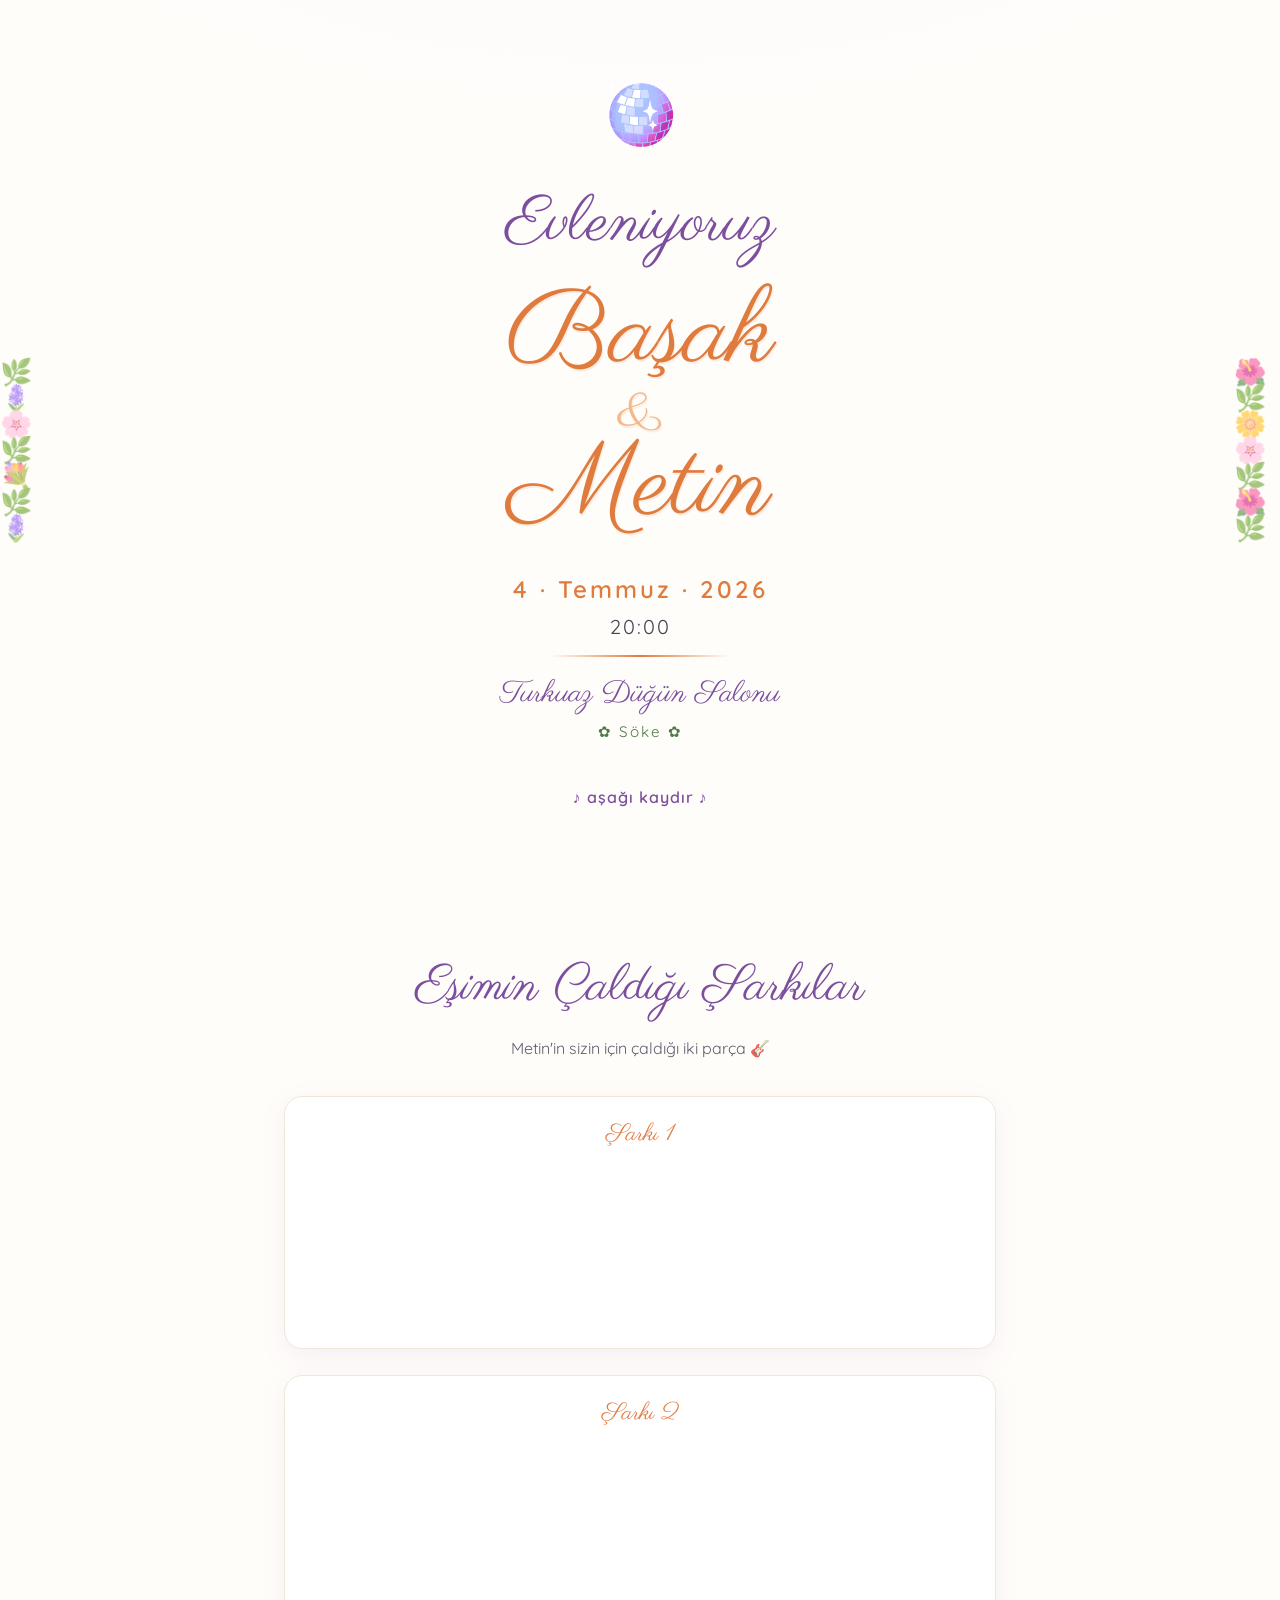
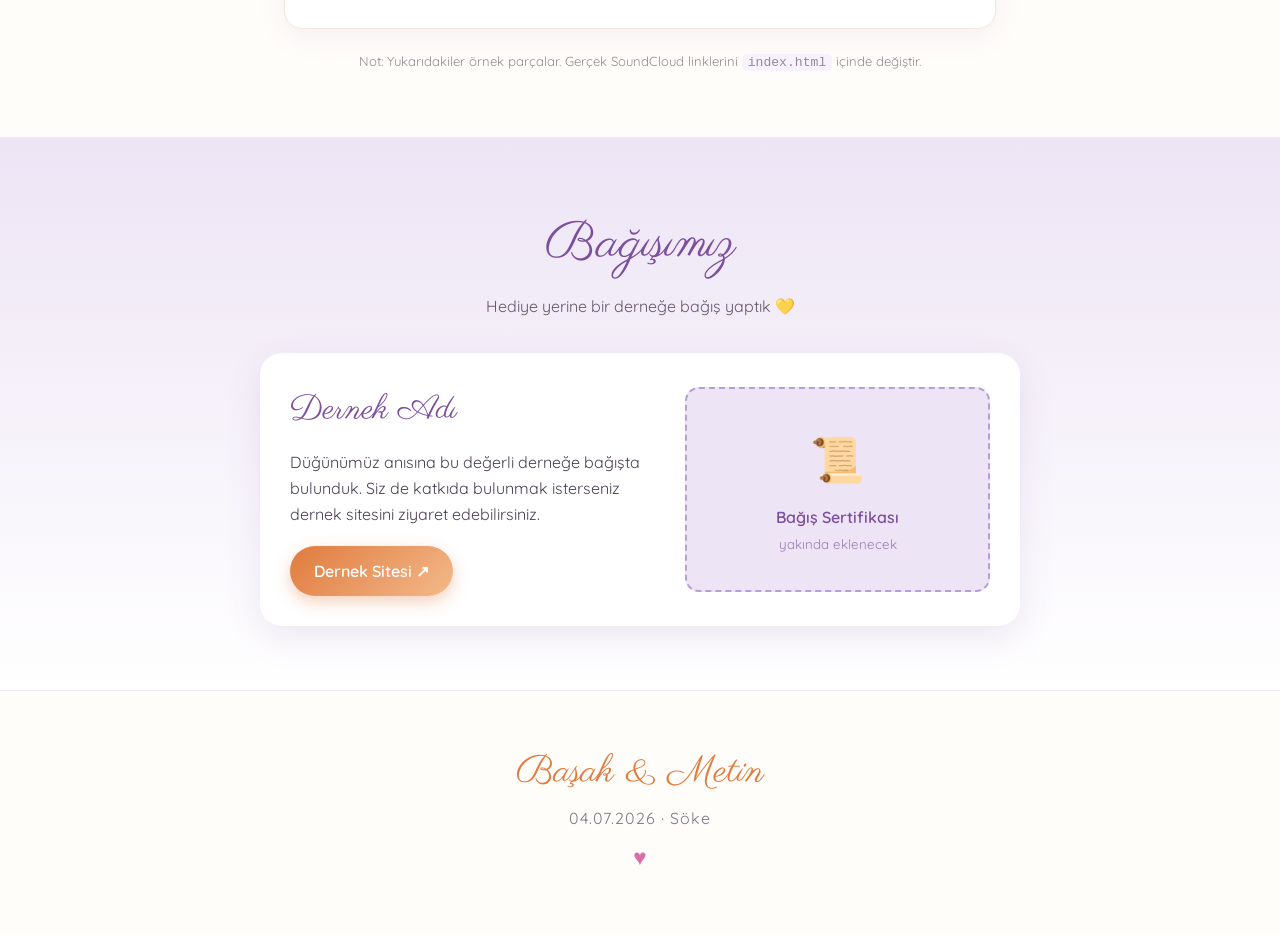
==== index.html @ 66756295 "Başak & Metin düğün sitesi: davetiye temalı, SoundCloud, bağış bölümü Co-Authored-By: Claude Opus 4." ====
<!DOCTYPE html>
<html lang="tr">
<head>
  <meta charset="UTF-8" />
  <meta name="viewport" content="width=device-width, initial-scale=1.0" />
  <title>Başak &amp; Metin · Evleniyoruz</title>
  <meta name="description" content="Başak ve Metin evleniyor — 4 Temmuz 2026, Turkuaz Düğün Salonu, Söke" />

  <link rel="preconnect" href="https://fonts.googleapis.com" />
  <link rel="preconnect" href="https://fonts.gstatic.com" crossorigin />
  <link href="https://fonts.googleapis.com/css2?family=Parisienne&family=Quicksand:wght@400;500;600;700&display=swap" rel="stylesheet" />
  <link rel="stylesheet" href="style.css" />
</head>
<body>

  <!-- floral side borders -->
  <div class="vine vine-left" aria-hidden="true">🌿🪻🌸🌿💐🌿🪻</div>
  <div class="vine vine-right" aria-hidden="true">🌺🌿🌼🌸🌿🌺🌿</div>

  <!-- ================= HERO ================= -->
  <header class="hero">
    <div class="disco" aria-hidden="true">🪩</div>
    <p class="kicker">Evleniyoruz</p>
    <h1 class="names">Başak<span class="amp">&amp;</span>Metin</h1>

    <div class="event">
      <p class="date">4 · Temmuz · 2026</p>
      <p class="time">20:00</p>
      <div class="rule"></div>
      <p class="venue">Turkuaz Düğün Salonu</p>
      <p class="city">✿ Söke ✿</p>
    </div>

    <a class="scroll-cue" href="#muzik">♪ aşağı kaydır ♪</a>
  </header>

  <main>
    <!-- ================= MÜZİK ================= -->
    <section id="muzik" class="section">
      <h2 class="section-title">Eşimin Çaldığı Şarkılar</h2>
      <p class="section-sub">Metin'in sizin için çaldığı iki parça 🎸</p>

      <div class="tracks">
        <figure class="track">
          <figcaption>Şarkı 1</figcaption>
          <!-- Örnek SoundCloud embed — gerçek linkle değiştir -->
          <iframe
            width="100%" height="166" scrolling="no" frameborder="no" allow="autoplay"
            src="https://w.soundcloud.com/player/?url=https%3A//api.soundcloud.com/tracks/293&color=%237b4f9e&inverse=false&auto_play=false&show_user=true">
          </iframe>
        </figure>

        <figure class="track">
          <figcaption>Şarkı 2</figcaption>
          <!-- Örnek SoundCloud embed — gerçek linkle değiştir -->
          <iframe
            width="100%" height="166" scrolling="no" frameborder="no" allow="autoplay"
            src="https://w.soundcloud.com/player/?url=https%3A//api.soundcloud.com/tracks/294&color=%23e07b3e&inverse=false&auto_play=false&show_user=true">
          </iframe>
        </figure>
      </div>
      <p class="note">Not: Yukarıdakiler örnek parçalar. Gerçek SoundCloud linklerini <code>index.html</code> içinde değiştir.</p>
    </section>

    <!-- ================= BAĞIŞ ================= -->
    <section id="bagis" class="section section-alt">
      <h2 class="section-title">Bağışımız</h2>
      <p class="section-sub">Hediye yerine bir derneğe bağış yaptık 💛</p>

      <div class="donation-card">
        <div class="donation-text">
          <h3 class="charity-name">Dernek Adı</h3>
          <p>
            Düğünümüz anısına bu değerli derneğe bağışta bulunduk.
            Siz de katkıda bulunmak isterseniz dernek sitesini ziyaret edebilirsiniz.
          </p>
          <a class="btn" href="https://example.org" target="_blank" rel="noopener">
            Dernek Sitesi ↗
          </a>
        </div>

        <figure class="certificate">
          <!-- Bağış sertifikası buraya. Görseli ekleyince src'yi değiştir. -->
          <div class="cert-placeholder">
            <span>📜</span>
            <p>Bağış Sertifikası<br /><small>yakında eklenecek</small></p>
          </div>
          <!-- <img src="certificate.jpg" alt="Bağış Sertifikası" /> -->
        </figure>
      </div>
    </section>
  </main>

  <!-- ================= FOOTER ================= -->
  <footer class="footer">
    <p class="footer-names">Başak &amp; Metin</p>
    <p class="footer-date">04.07.2026 · Söke</p>
    <p class="footer-heart">♥</p>
  </footer>

</body>
</html>
---- style.css ----
/* ===== Davetiye paleti ===== */
:root {
  --purple:   #7b4f9e;   /* "Evleniyoruz" mor el yazısı */
  --lavender: #b79ed6;
  --lilac:    #ede4f5;
  --coral:    #e07b3e;   /* "Başak & Metin" turuncu */
  --coral-lt: #f3b98a;
  --green:    #7fb069;
  --green-dk: #4f7a4a;
  --teal:     #6fc3b8;
  --pink:     #d96fa6;
  --ink:      #4a3f55;
  --paper:    #fffdfa;
}

* { box-sizing: border-box; margin: 0; padding: 0; }

html { scroll-behavior: smooth; }

body {
  font-family: 'Quicksand', sans-serif;
  color: var(--ink);
  background:
    radial-gradient(1200px 600px at 50% -10%, #fbf6ff 0%, var(--paper) 60%) ,
    var(--paper);
  line-height: 1.65;
  overflow-x: hidden;
}

/* ===== Floral kenar bordürleri ===== */
.vine {
  position: fixed;
  top: 0;
  height: 100vh;
  width: 46px;
  display: flex;
  flex-direction: column;
  justify-content: space-around;
  align-items: center;
  font-size: 26px;
  line-height: 1;
  opacity: .55;
  pointer-events: none;
  z-index: 1;
  filter: saturate(1.1);
}
.vine-left  { left: 0; }
.vine-right { right: 0; }
@media (max-width: 720px) { .vine { display: none; } }

/* ===== HERO ===== */
.hero {
  position: relative;
  text-align: center;
  padding: 60px 24px 70px;
  max-width: 820px;
  margin: 0 auto;
}
.disco {
  font-size: 64px;
  animation: spin 6s linear infinite, float 4s ease-in-out infinite;
  display: inline-block;
  filter: hue-rotate(40deg) saturate(1.4);
}
@keyframes spin  { to { transform: rotateY(360deg); } }
@keyframes float { 0%,100% { translate: 0 0; } 50% { translate: 0 -10px; } }

.kicker {
  font-family: 'Parisienne', cursive;
  font-size: clamp(2.4rem, 8vw, 4rem);
  color: var(--purple);
  margin-top: 6px;
}
.names {
  font-family: 'Parisienne', cursive;
  font-weight: 400;
  font-size: clamp(3rem, 13vw, 6.5rem);
  color: var(--coral);
  line-height: 1.05;
  margin: 4px 0 28px;
  text-shadow: 1px 2px 0 rgba(224,123,62,.12);
}
.names .amp {
  display: block;
  font-size: .55em;
  color: var(--coral-lt);
  margin: -.15em 0;
}

.event { margin-top: 10px; }
.date  { font-size: 1.5rem; letter-spacing: 3px; color: var(--coral); font-weight: 600; }
.time  { font-size: 1.25rem; color: var(--ink); letter-spacing: 2px; }
.rule  {
  width: 180px; height: 2px; margin: 12px auto;
  background: linear-gradient(90deg, transparent, var(--coral), transparent);
}
.venue { font-family: 'Parisienne', cursive; font-size: 1.9rem; color: var(--purple); }
.city  { color: var(--green-dk); letter-spacing: 2px; font-size: .95rem; }

.scroll-cue {
  display: inline-block;
  margin-top: 40px;
  color: var(--purple);
  text-decoration: none;
  font-weight: 600;
  letter-spacing: 1px;
  animation: float 2.5s ease-in-out infinite;
}
.scroll-cue:hover { color: var(--coral); }

/* ===== Bölümler ===== */
.section {
  position: relative;
  z-index: 2;
  max-width: 760px;
  margin: 0 auto;
  padding: 64px 24px;
  text-align: center;
}
.section-alt {
  max-width: none;
  background: linear-gradient(180deg, var(--lilac), #fff);
  border-top: 1px solid #efe6f7;
  border-bottom: 1px solid #efe6f7;
}
.section-alt > * { max-width: 760px; margin-left: auto; margin-right: auto; }

.section-title {
  font-family: 'Parisienne', cursive;
  font-weight: 400;
  font-size: clamp(2.2rem, 6vw, 3.2rem);
  color: var(--purple);
  margin-bottom: 6px;
}
.section-sub { color: var(--ink); opacity: .85; margin-bottom: 34px; }

/* ===== Müzik ===== */
.tracks { display: grid; gap: 26px; }
.track {
  background: #fff;
  border: 1px solid #f0e7d9;
  border-radius: 18px;
  padding: 18px;
  box-shadow: 0 8px 28px rgba(123,79,158,.08);
}
.track figcaption {
  font-family: 'Parisienne', cursive;
  font-size: 1.5rem;
  color: var(--coral);
  margin-bottom: 10px;
}
.track iframe { border-radius: 10px; display: block; }
.note { margin-top: 22px; font-size: .82rem; opacity: .6; }
.note code { background: #f3ecff; padding: 1px 6px; border-radius: 5px; }

/* ===== Bağış ===== */
.donation-card {
  display: grid;
  grid-template-columns: 1.2fr 1fr;
  gap: 30px;
  align-items: center;
  background: #fff;
  border-radius: 22px;
  padding: 30px;
  box-shadow: 0 12px 36px rgba(123,79,158,.12);
  text-align: left;
}
@media (max-width: 640px) {
  .donation-card { grid-template-columns: 1fr; text-align: center; }
}
.charity-name {
  font-family: 'Parisienne', cursive;
  font-weight: 400;
  font-size: 2.1rem;
  color: var(--purple);
  margin-bottom: 10px;
}
.donation-text p { margin-bottom: 18px; }

.btn {
  display: inline-block;
  background: linear-gradient(135deg, var(--coral), var(--coral-lt));
  color: #fff;
  text-decoration: none;
  font-weight: 600;
  padding: 12px 24px;
  border-radius: 999px;
  box-shadow: 0 6px 16px rgba(224,123,62,.35);
  transition: transform .15s ease, box-shadow .15s ease;
}
.btn:hover { transform: translateY(-2px); box-shadow: 0 10px 22px rgba(224,123,62,.45); }

.certificate img { width: 100%; border-radius: 12px; display: block; }
.cert-placeholder {
  border: 2px dashed var(--lavender);
  border-radius: 14px;
  padding: 34px 16px;
  text-align: center;
  color: var(--purple);
  background: var(--lilac);
}
.cert-placeholder span { font-size: 44px; }
.cert-placeholder p { margin-top: 8px; font-weight: 600; }
.cert-placeholder small { opacity: .7; font-weight: 400; }

/* ===== Footer ===== */
.footer {
  text-align: center;
  padding: 50px 24px 60px;
  position: relative;
  z-index: 2;
}
.footer-names {
  font-family: 'Parisienne', cursive;
  font-size: 2.4rem;
  color: var(--coral);
}
.footer-date { color: var(--ink); opacity: .7; letter-spacing: 1px; }
.footer-heart { color: var(--pink); font-size: 1.4rem; margin-top: 8px; animation: float 3s ease-in-out infinite; }
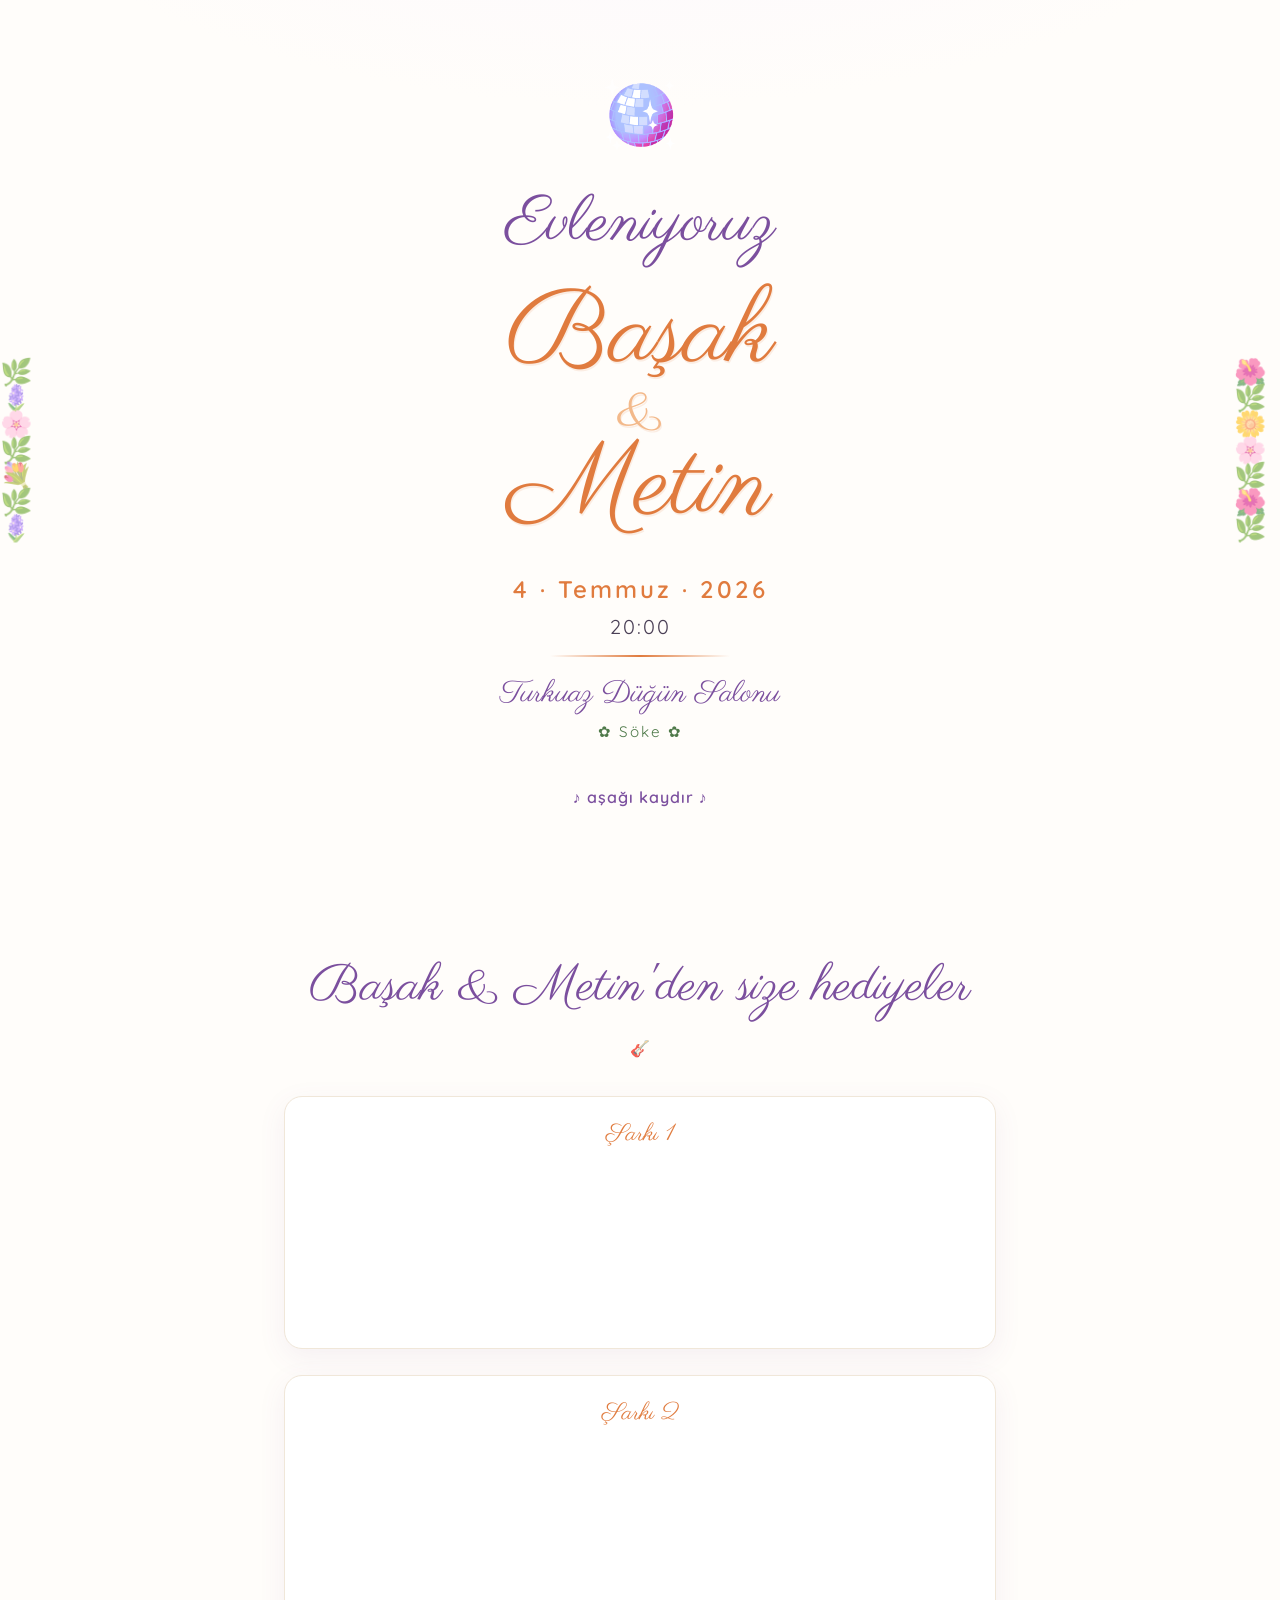
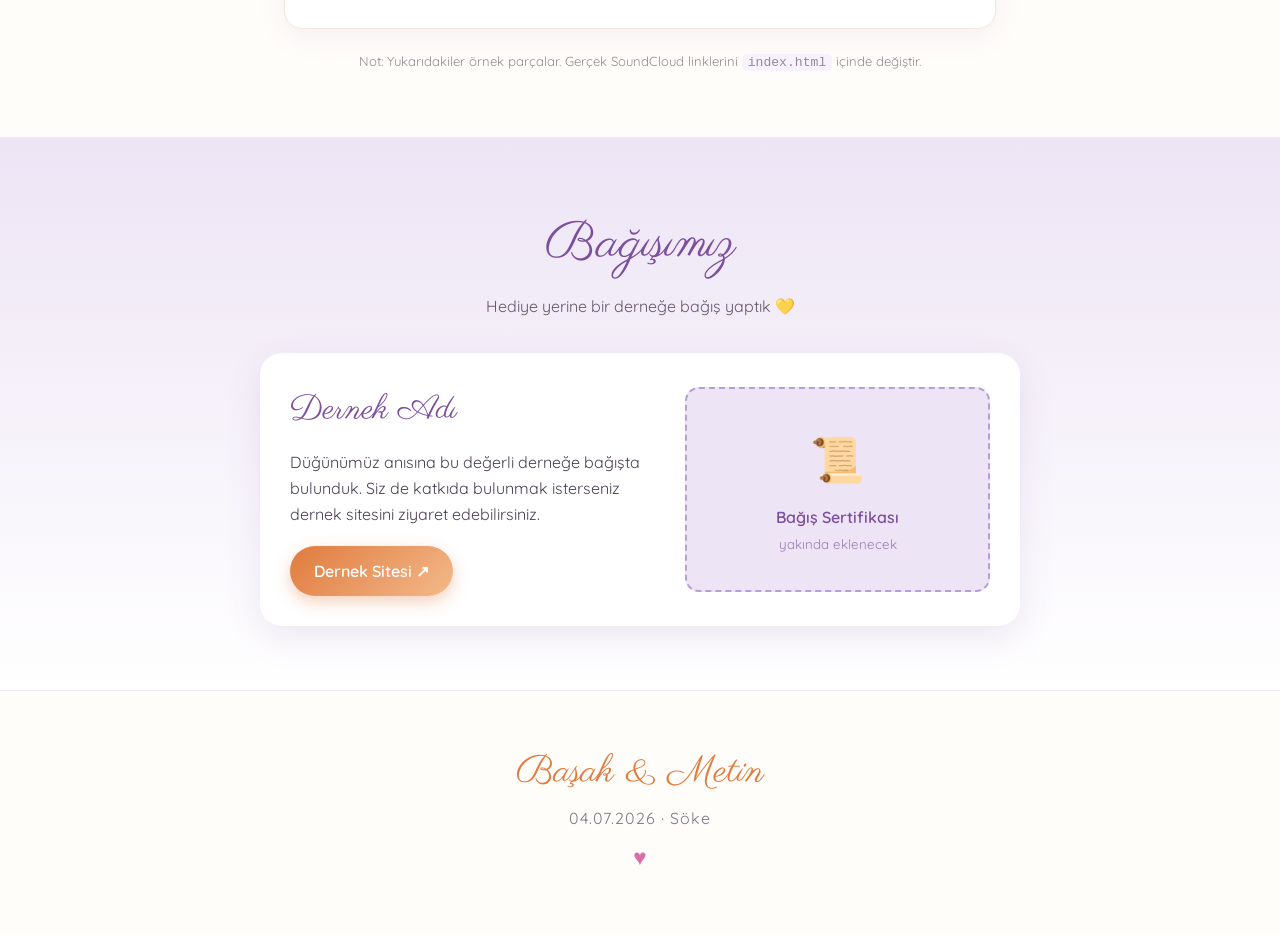
==== commit f4e05bd2: "Müzik başlığını 'Başak & Metin'den size hediyeler' yap Co-Authored-By: Claude Opus 4.8 <noreply@anth" ====
--- a/index.html
+++ b/index.html
@@ -37,8 +37,8 @@
   <main>
     <!-- ================= MÜZİK ================= -->
     <section id="muzik" class="section">
-      <h2 class="section-title">Eşimin Çaldığı Şarkılar</h2>
-      <p class="section-sub">Metin'in sizin için çaldığı iki parça 🎸</p>
+      <h2 class="section-title">Başak &amp; Metin'den size hediyeler</h2>
+      <p class="section-sub">🎸</p>
 
       <div class="tracks">
         <figure class="track">
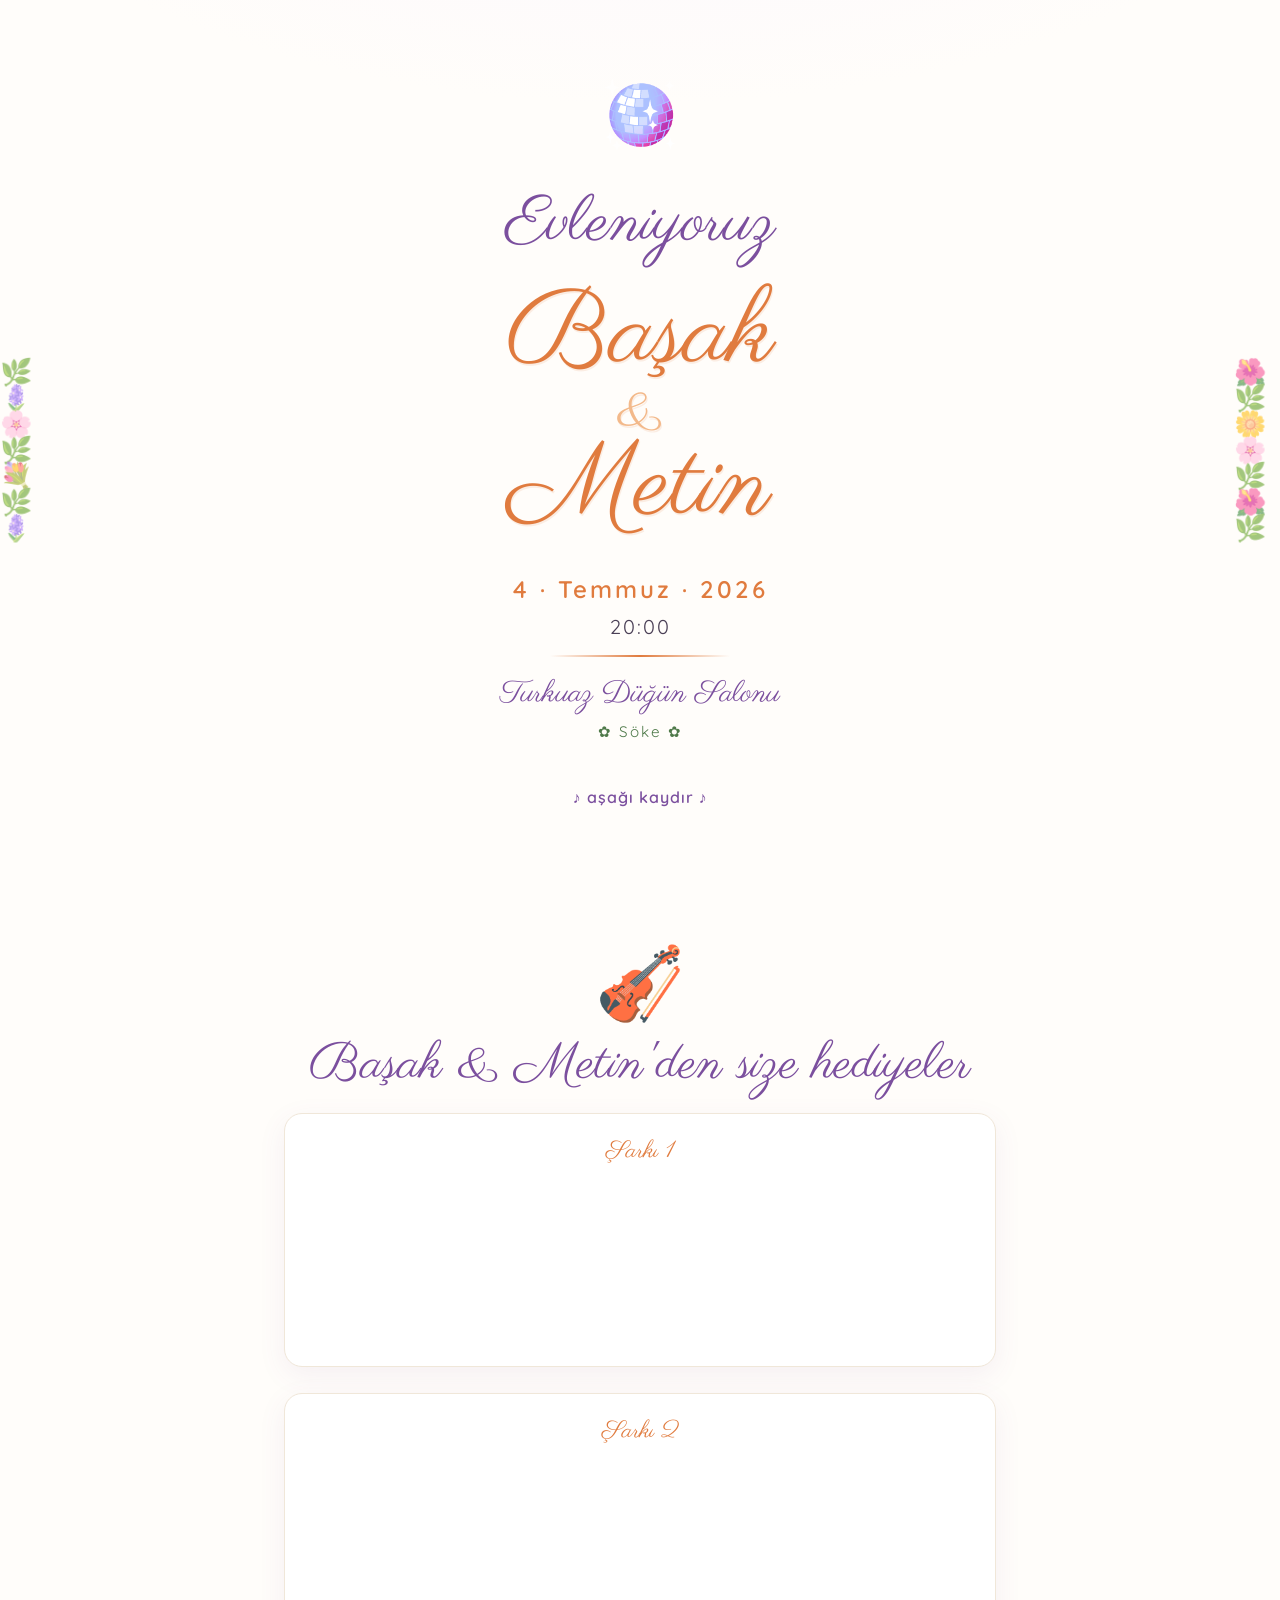
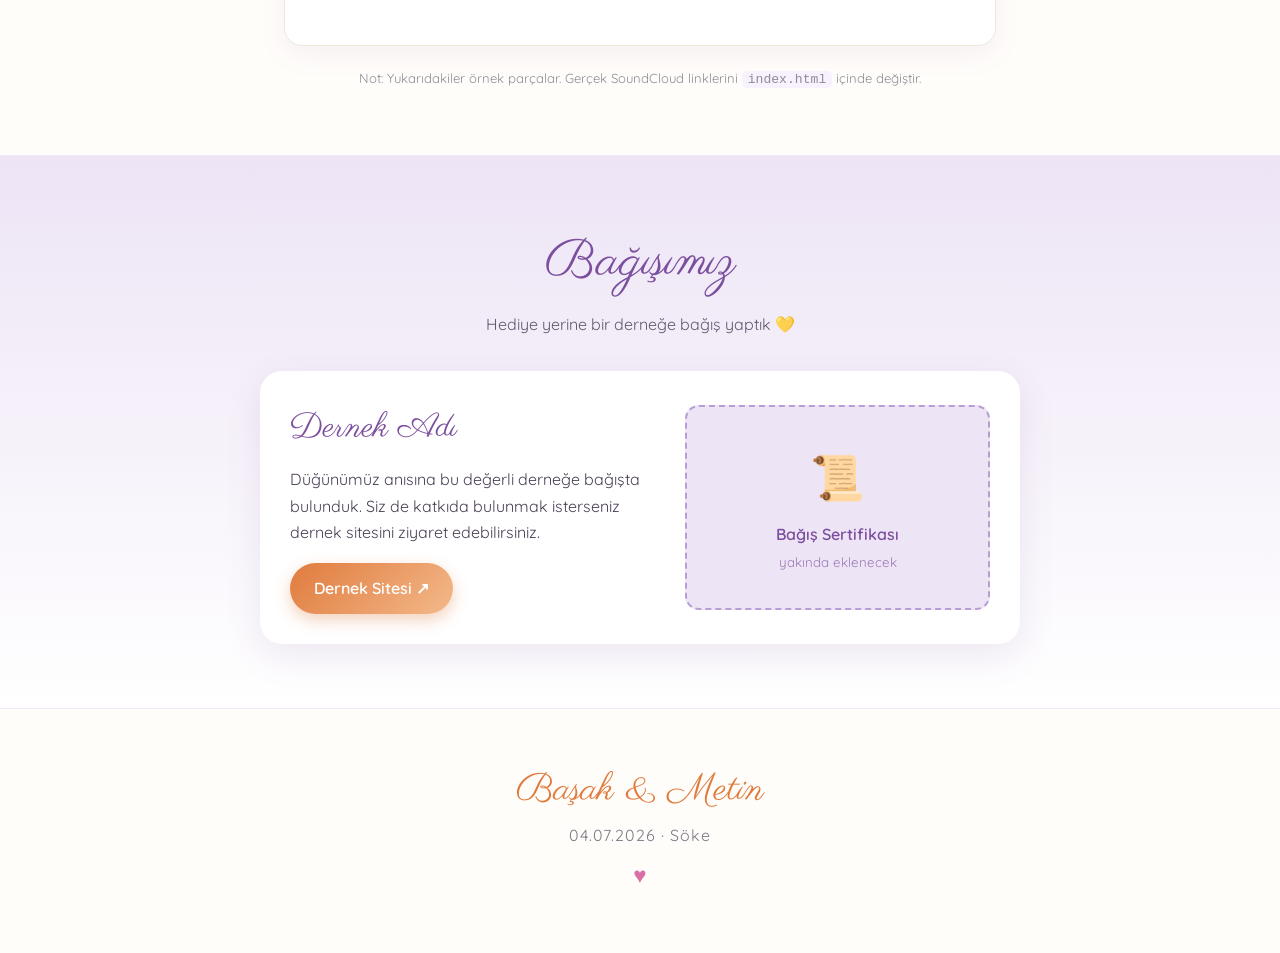
==== commit 2741c16e: "Müzik bölümüne büyük keman ikonu, başlık üstüne Co-Authored-By: Claude Opus 4.8 <noreply@anthropic.c" ====
--- a/index.html
+++ b/index.html
@@ -37,8 +37,8 @@
   <main>
     <!-- ================= MÜZİK ================= -->
     <section id="muzik" class="section">
+      <p class="section-icon" aria-hidden="true">🎻</p>
       <h2 class="section-title">Başak &amp; Metin'den size hediyeler</h2>
-      <p class="section-sub">🎸</p>
 
       <div class="tracks">
         <figure class="track">
--- a/style.css
+++ b/style.css
@@ -133,6 +133,12 @@
   margin-bottom: 6px;
 }
 .section-sub { color: var(--ink); opacity: .85; margin-bottom: 34px; }
+.section-icon {
+  font-size: 72px;
+  line-height: 1;
+  margin-bottom: 6px;
+  animation: float 4s ease-in-out infinite;
+}
 
 /* ===== Müzik ===== */
 .tracks { display: grid; gap: 26px; }
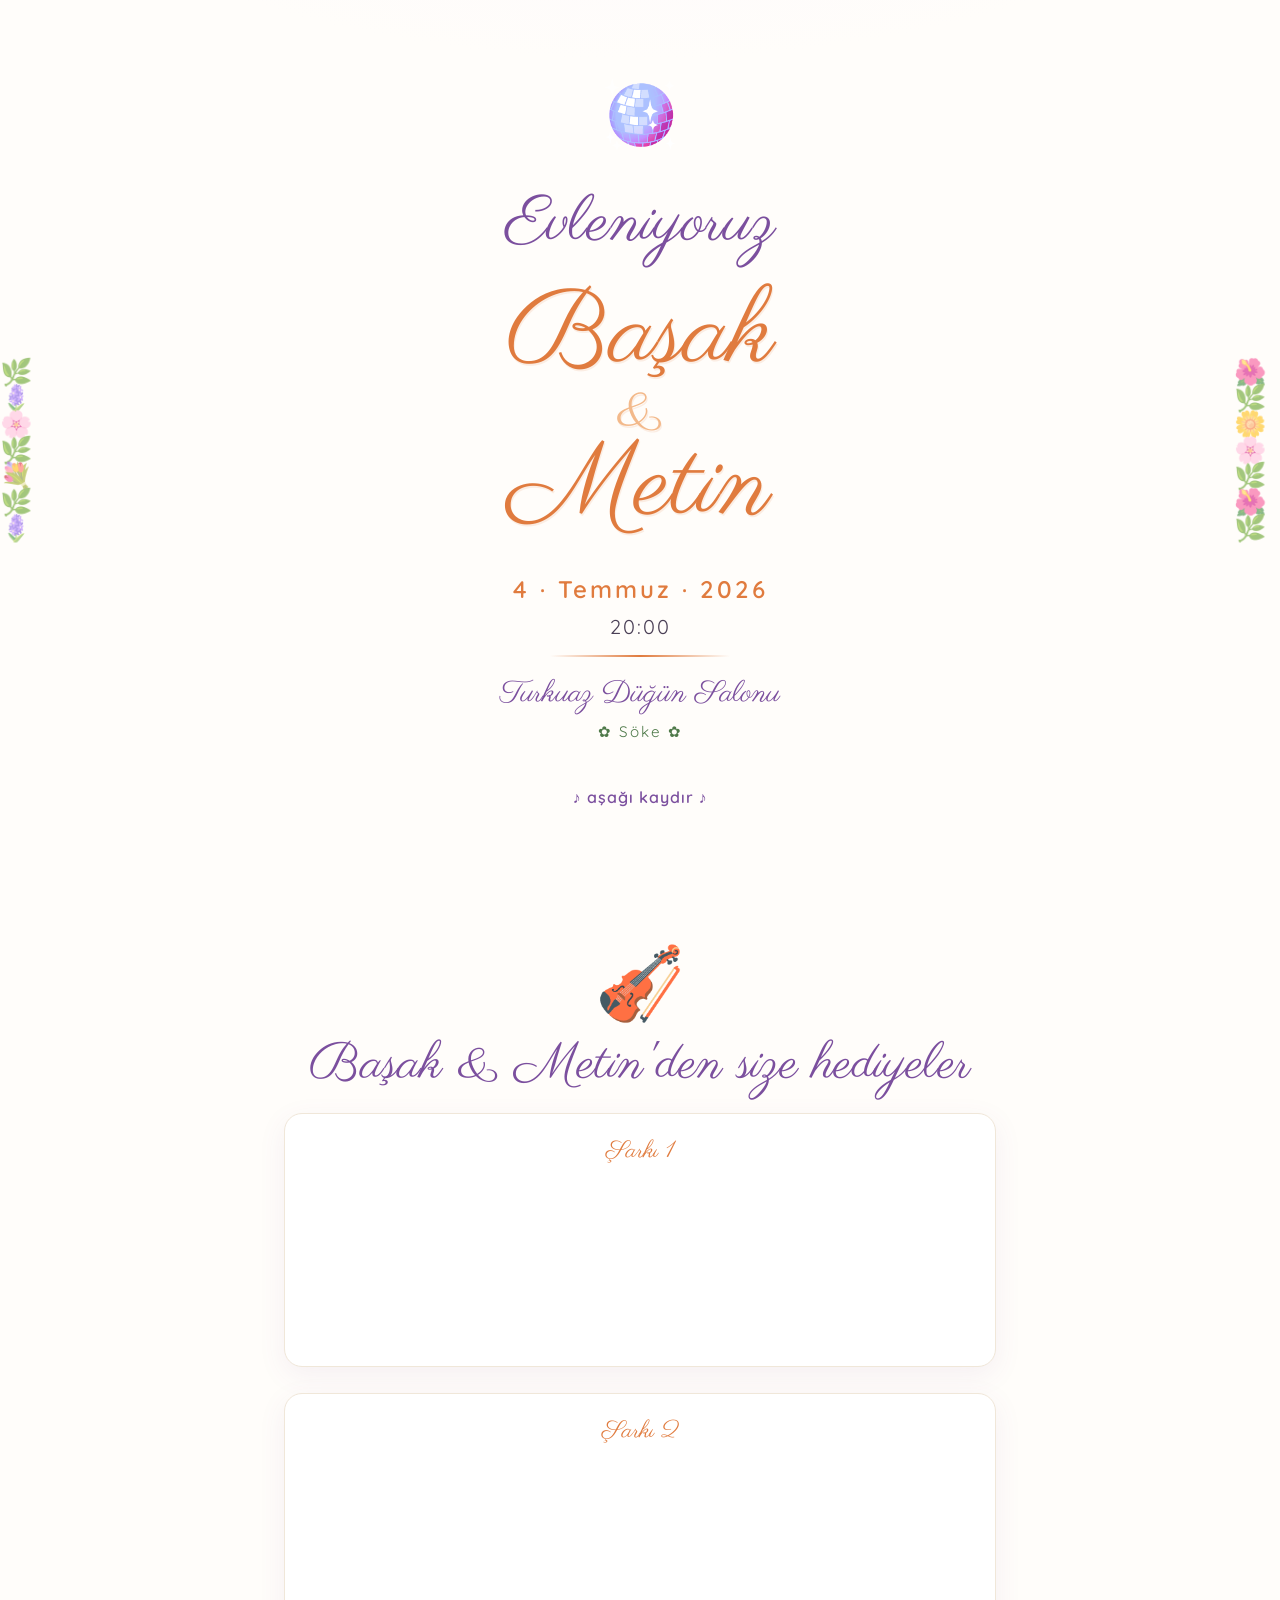
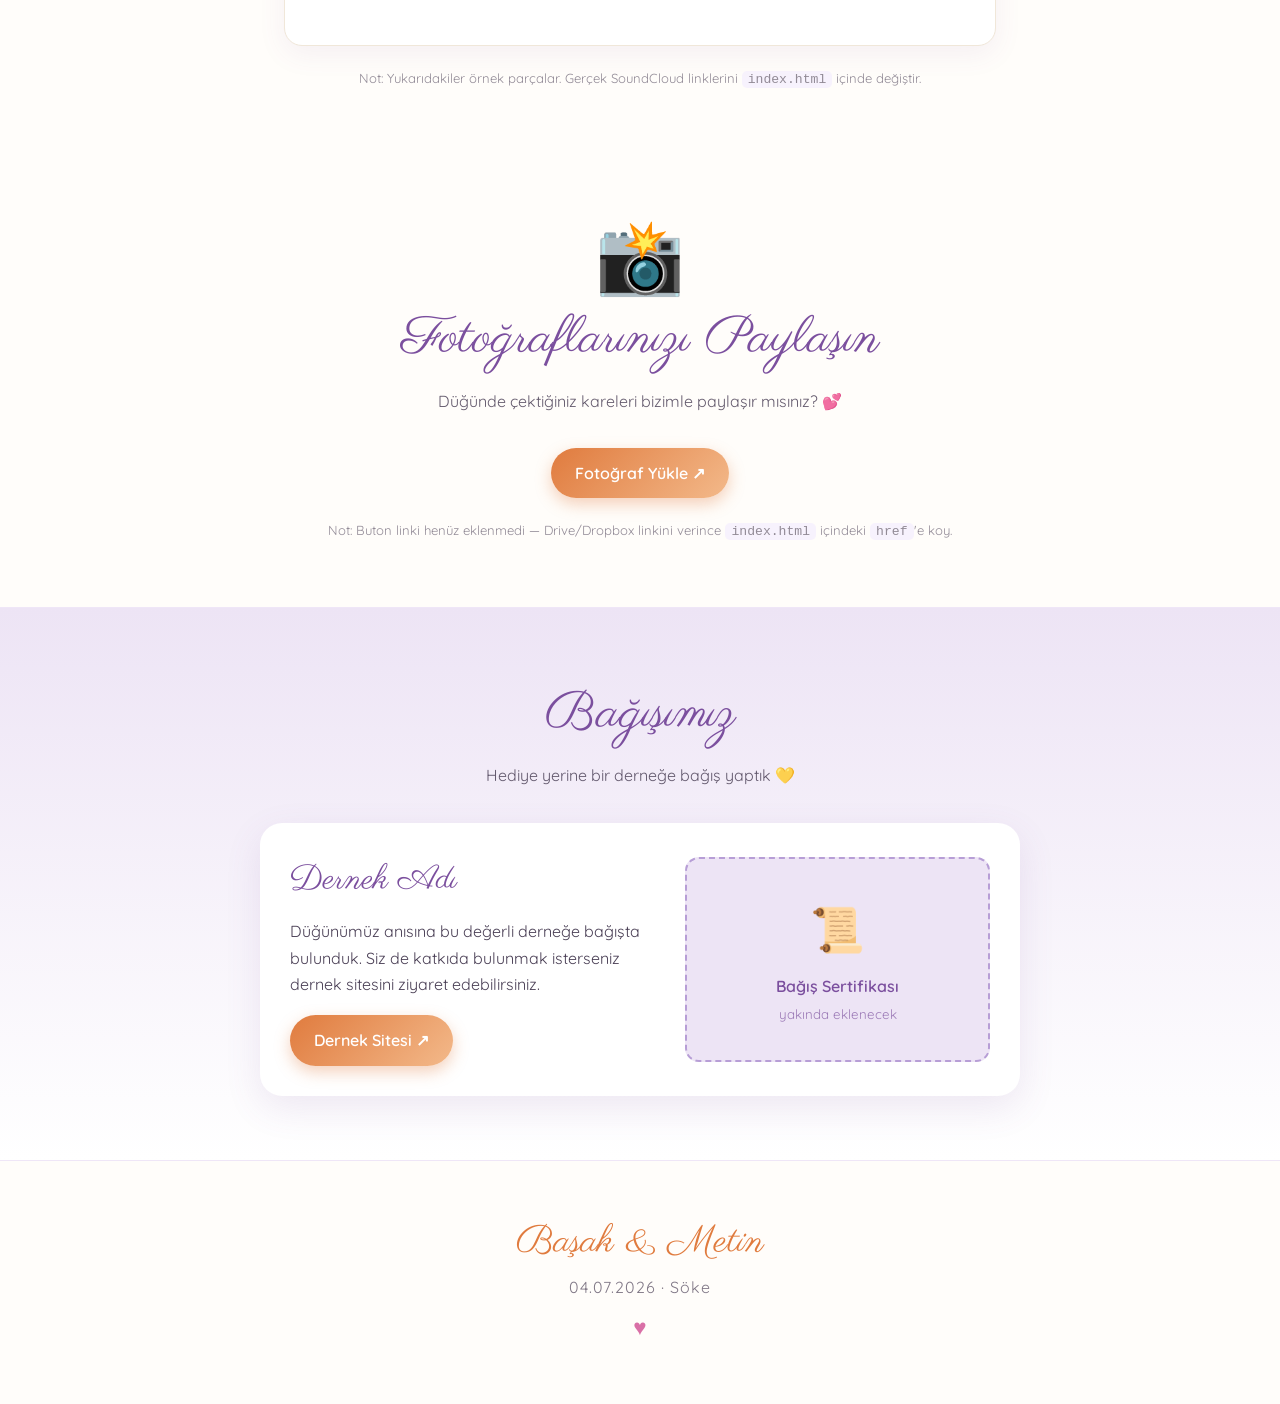
==== commit 82a8856f: "Fotoğraf paylaşımı bölümü ekle (link placeholder) Co-Authored-By: Claude Opus 4.8 <noreply@anthropic" ====
--- a/index.html
+++ b/index.html
@@ -62,6 +62,17 @@
       <p class="note">Not: Yukarıdakiler örnek parçalar. Gerçek SoundCloud linklerini <code>index.html</code> içinde değiştir.</p>
     </section>
 
+    <!-- ================= FOTOĞRAF PAYLAŞIMI ================= -->
+    <section id="foto" class="section">
+      <p class="section-icon" aria-hidden="true">📸</p>
+      <h2 class="section-title">Fotoğraflarınızı Paylaşın</h2>
+      <p class="section-sub">Düğünde çektiğiniz kareleri bizimle paylaşır mısınız? 💕</p>
+      <a class="btn" href="#" target="_blank" rel="noopener">
+        Fotoğraf Yükle ↗
+      </a>
+      <p class="note">Not: Buton linki henüz eklenmedi — Drive/Dropbox linkini verince <code>index.html</code> içindeki <code>href</code>'e koy.</p>
+    </section>
+
     <!-- ================= BAĞIŞ ================= -->
     <section id="bagis" class="section section-alt">
       <h2 class="section-title">Bağışımız</h2>
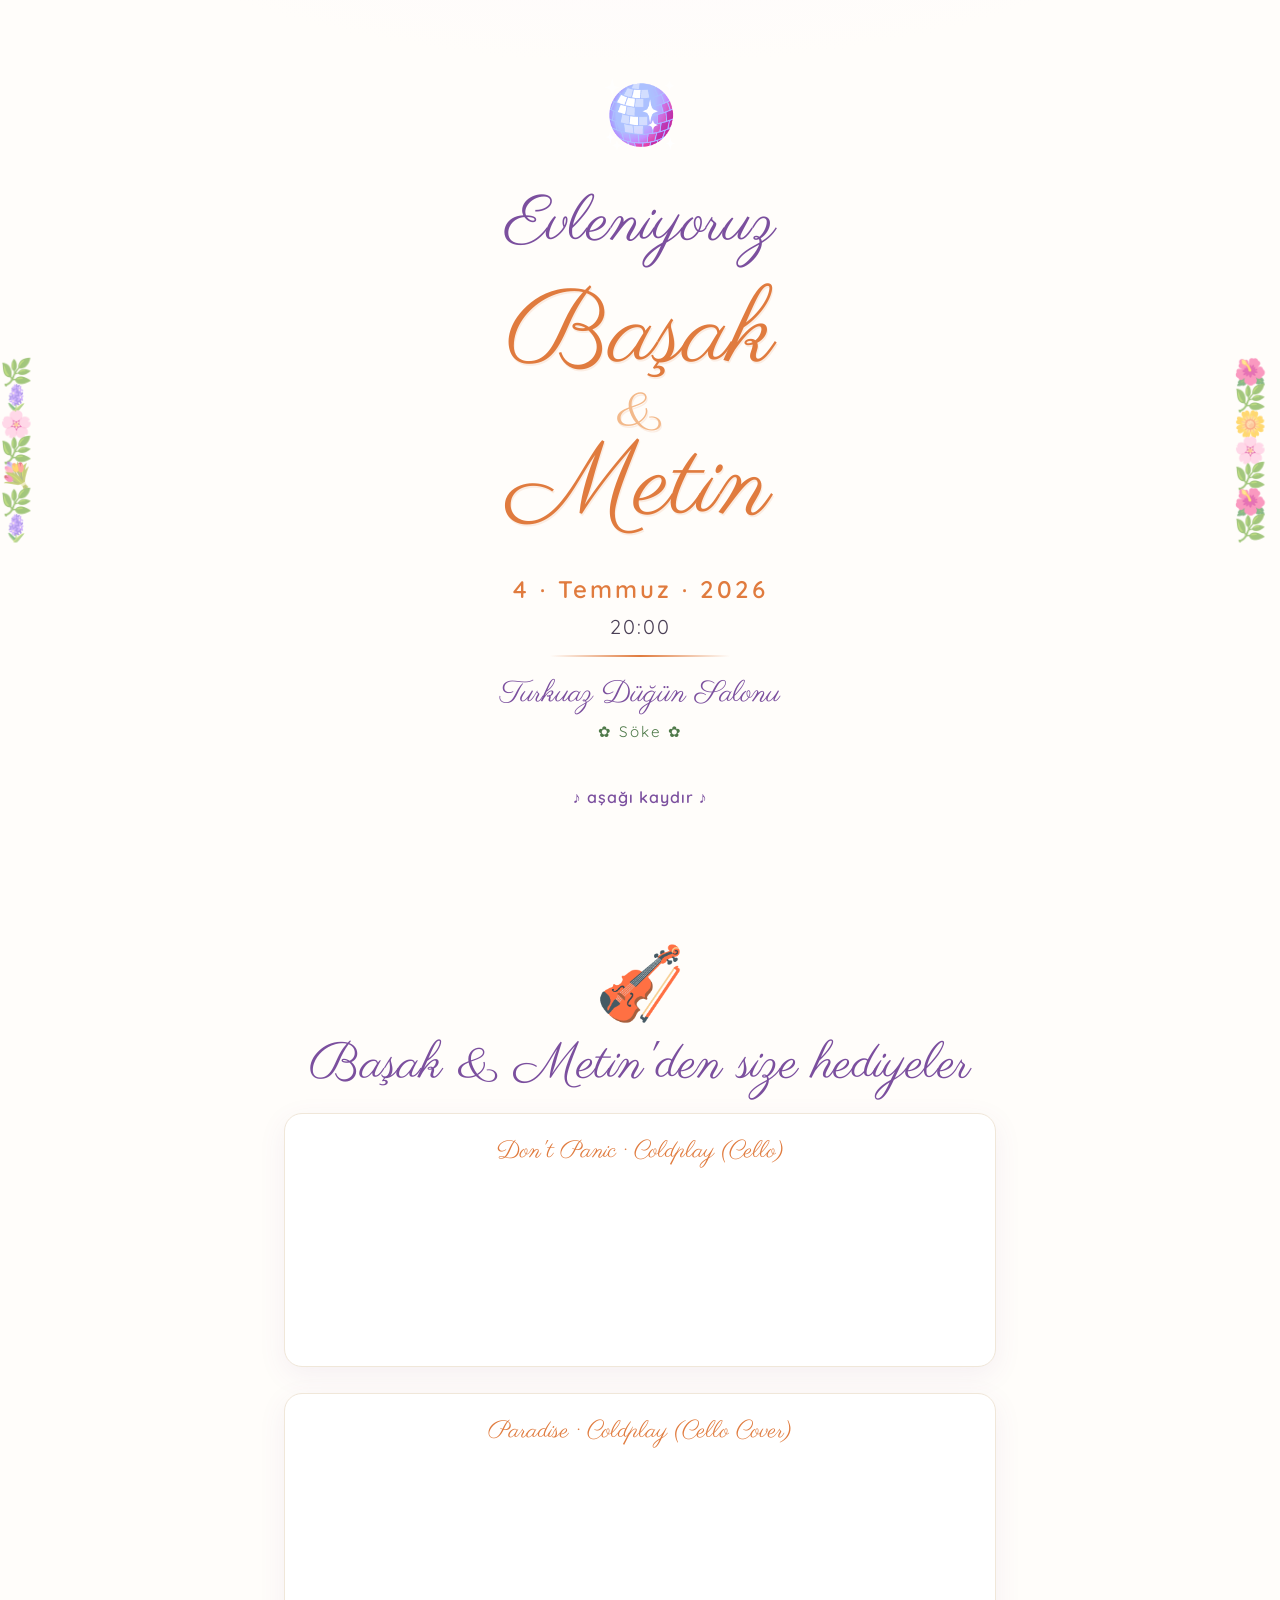
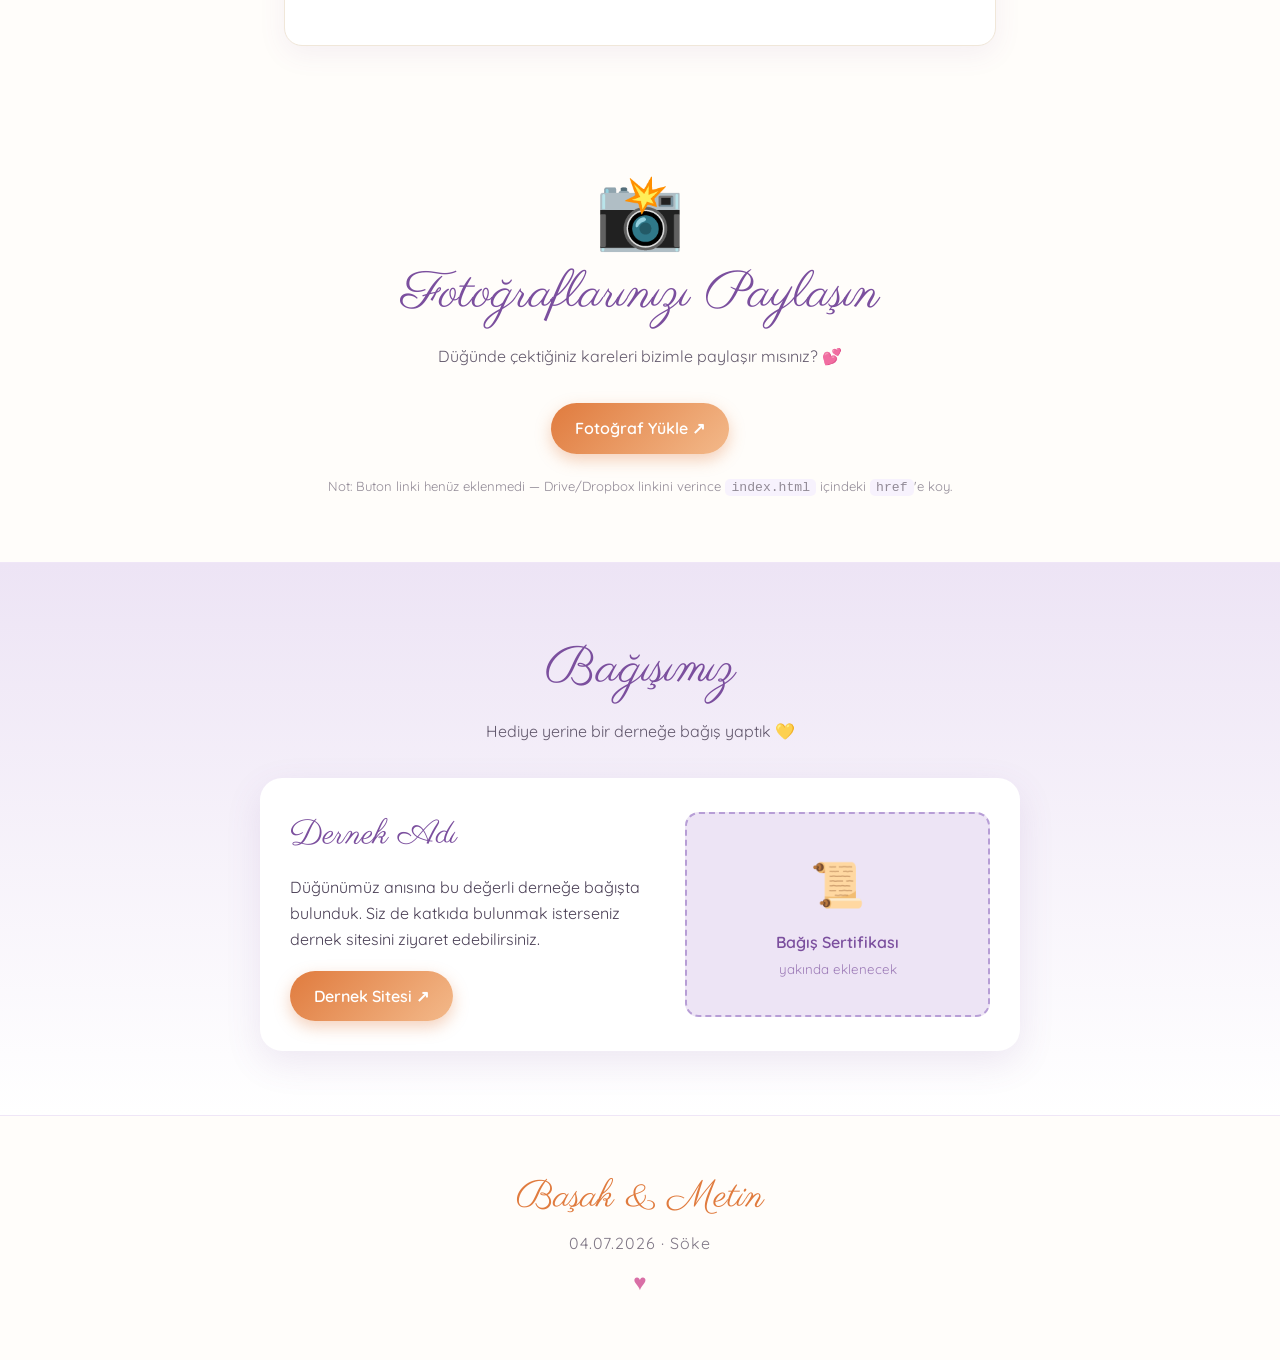
==== commit d9ed8186: "Gerçek SoundCloud parçaları: Don't Panic & Paradise (cello) Co-Authored-By: Claude Opus 4.8 <noreply" ====
--- a/index.html
+++ b/index.html
@@ -42,24 +42,21 @@
 
       <div class="tracks">
         <figure class="track">
-          <figcaption>Şarkı 1</figcaption>
-          <!-- Örnek SoundCloud embed — gerçek linkle değiştir -->
+          <figcaption>Don't Panic · Coldplay (Cello)</figcaption>
           <iframe
             width="100%" height="166" scrolling="no" frameborder="no" allow="autoplay"
-            src="https://w.soundcloud.com/player/?url=https%3A//api.soundcloud.com/tracks/293&color=%237b4f9e&inverse=false&auto_play=false&show_user=true">
+            src="https://w.soundcloud.com/player/?url=https%3A%2F%2Fsoundcloud.com%2Fbasakkgurbuz%2Fdont-panic-coldplay-cello&color=%237b4f9e&inverse=false&auto_play=false&show_user=true">
           </iframe>
         </figure>
 
         <figure class="track">
-          <figcaption>Şarkı 2</figcaption>
-          <!-- Örnek SoundCloud embed — gerçek linkle değiştir -->
+          <figcaption>Paradise · Coldplay (Cello Cover)</figcaption>
           <iframe
             width="100%" height="166" scrolling="no" frameborder="no" allow="autoplay"
-            src="https://w.soundcloud.com/player/?url=https%3A//api.soundcloud.com/tracks/294&color=%23e07b3e&inverse=false&auto_play=false&show_user=true">
+            src="https://w.soundcloud.com/player/?url=https%3A%2F%2Fsoundcloud.com%2Fbasakkgurbuz%2Fparadise-coldplay-cello-cover&color=%23e07b3e&inverse=false&auto_play=false&show_user=true">
           </iframe>
         </figure>
       </div>
-      <p class="note">Not: Yukarıdakiler örnek parçalar. Gerçek SoundCloud linklerini <code>index.html</code> içinde değiştir.</p>
     </section>
 
     <!-- ================= FOTOĞRAF PAYLAŞIMI ================= -->
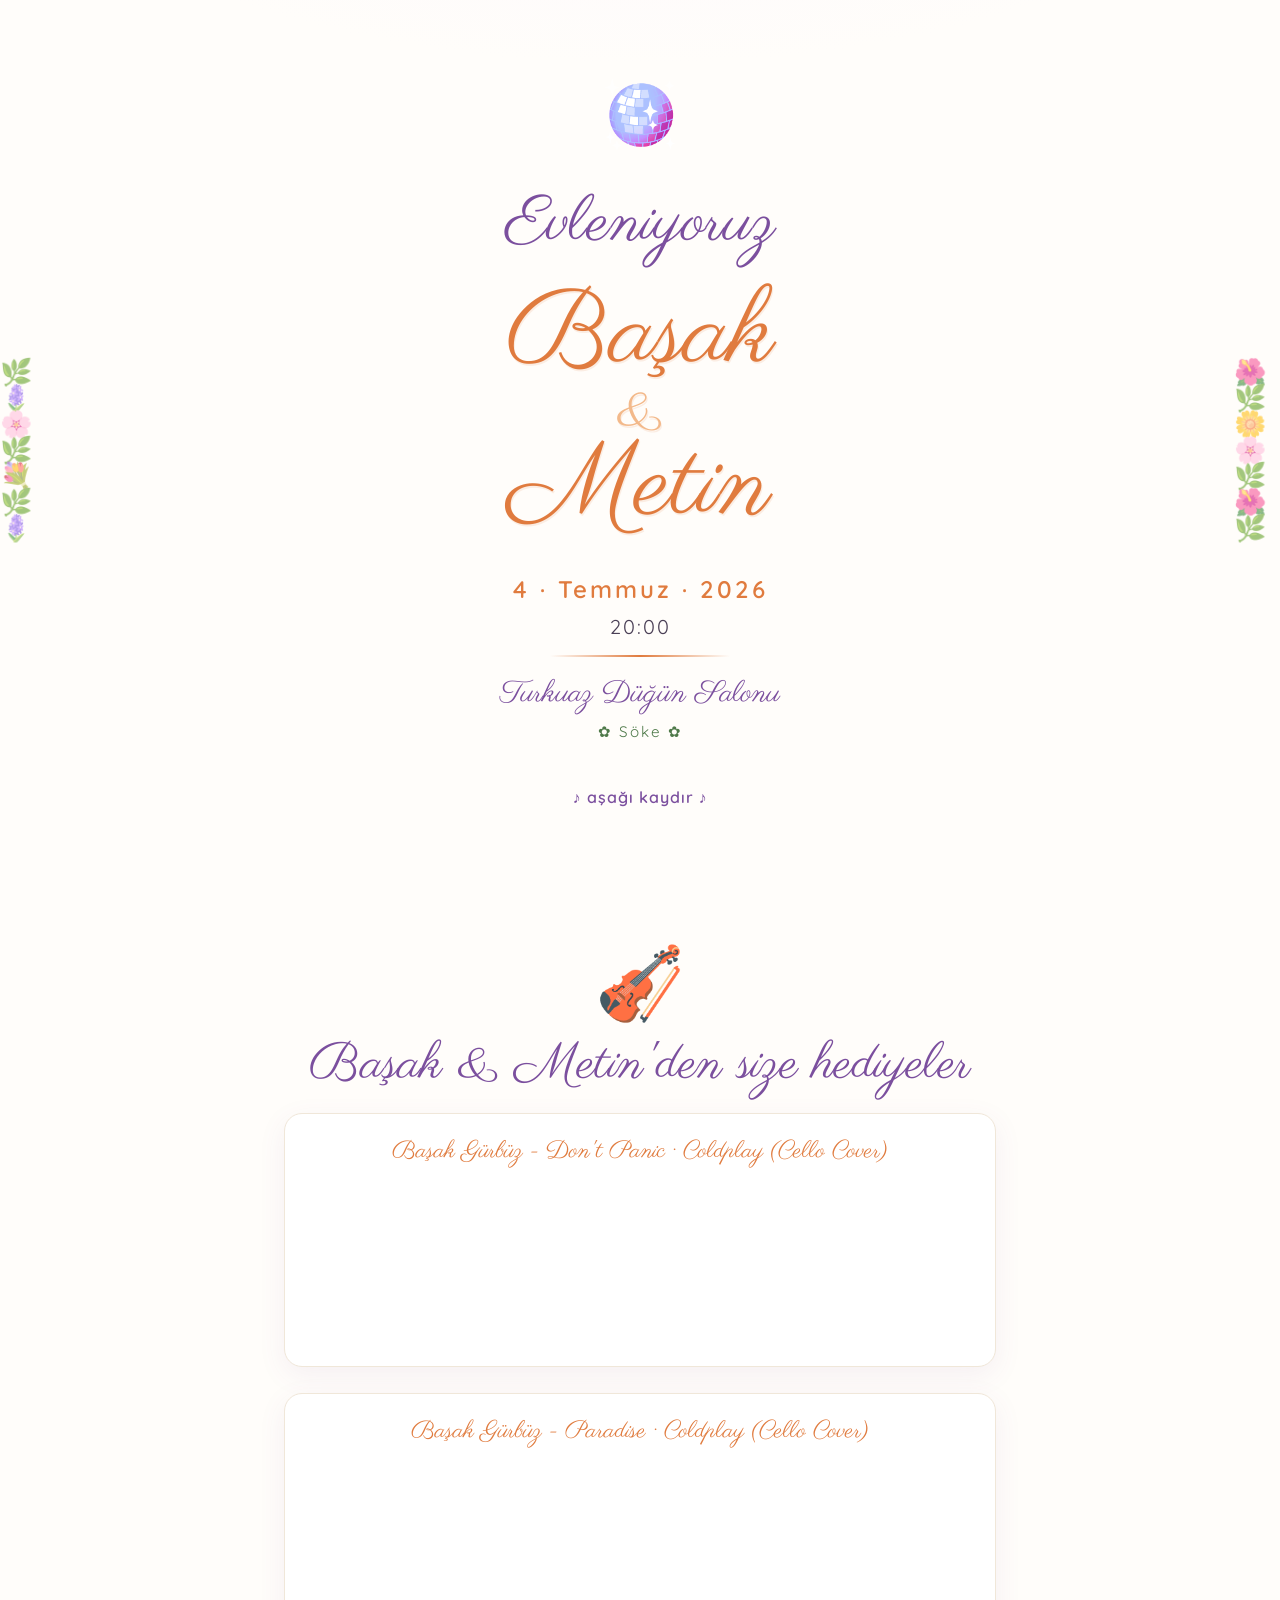
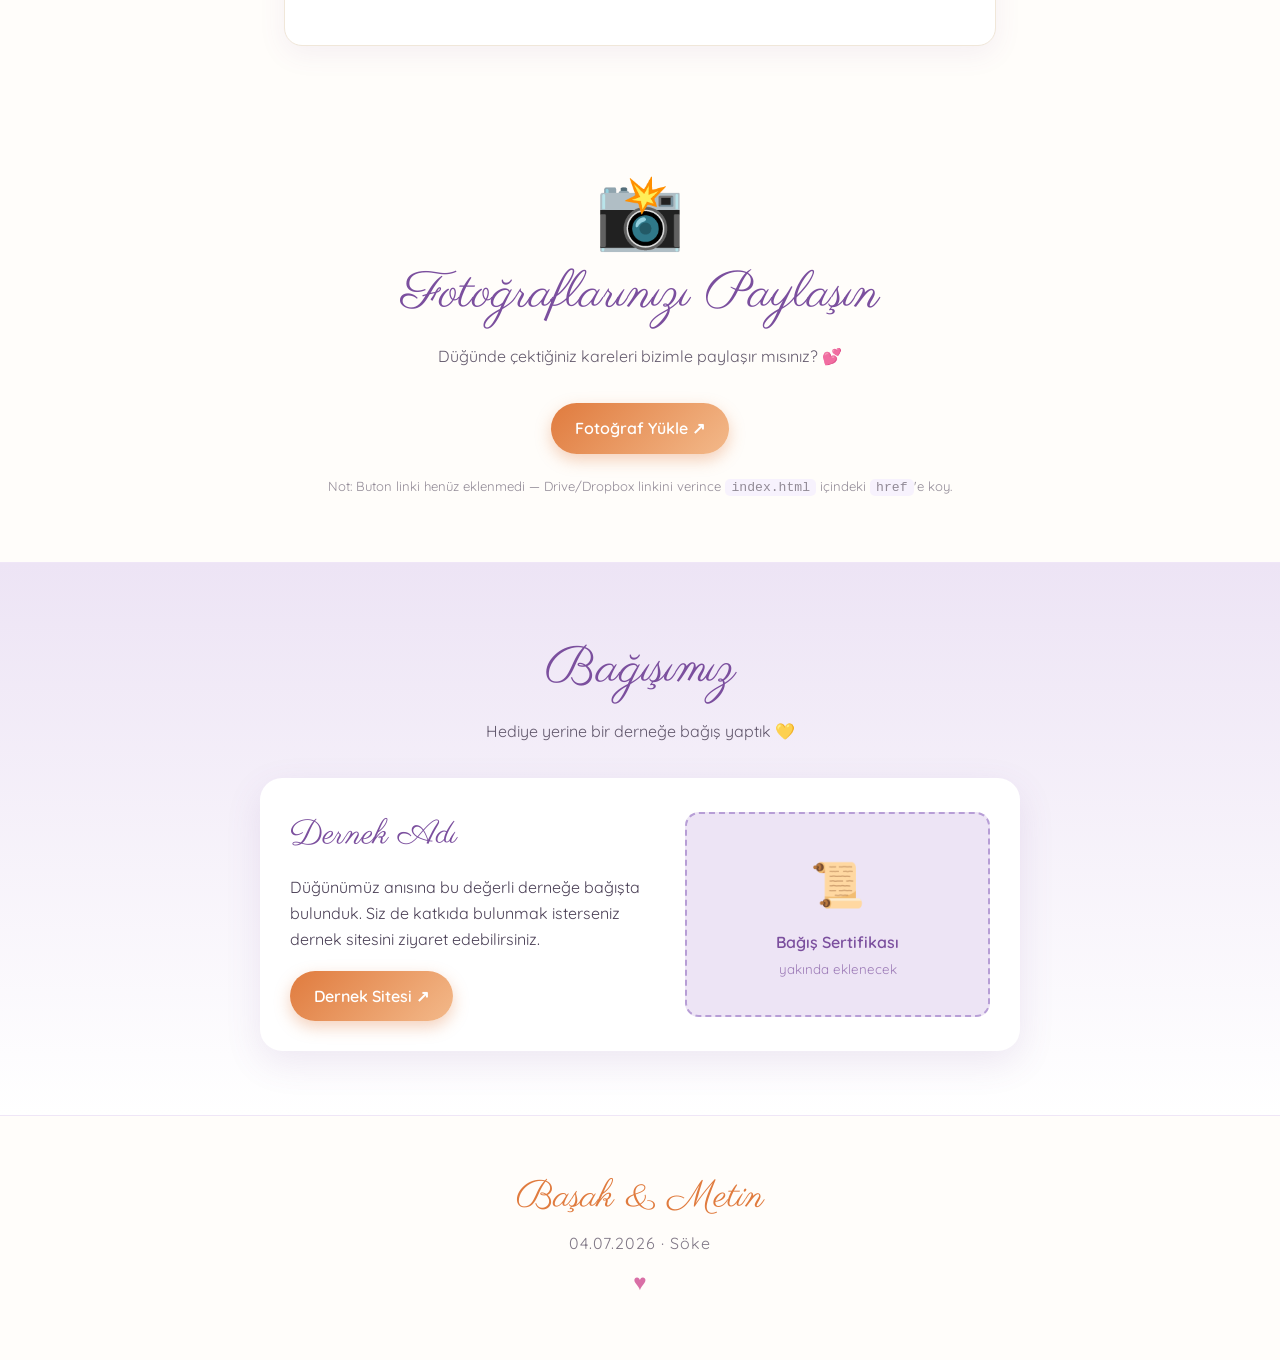
==== commit c68aa4cc: "Şarkı başlıklarına 'Başak Gürbüz -' ön eki Co-Authored-By: Claude Opus 4.8 <noreply@anthropic.com>" ====
--- a/index.html
+++ b/index.html
@@ -42,7 +42,7 @@
 
       <div class="tracks">
         <figure class="track">
-          <figcaption>Don't Panic · Coldplay (Cello)</figcaption>
+          <figcaption>Başak Gürbüz - Don't Panic · Coldplay (Cello Cover)</figcaption>
           <iframe
             width="100%" height="166" scrolling="no" frameborder="no" allow="autoplay"
             src="https://w.soundcloud.com/player/?url=https%3A%2F%2Fsoundcloud.com%2Fbasakkgurbuz%2Fdont-panic-coldplay-cello&color=%237b4f9e&inverse=false&auto_play=false&show_user=true">
@@ -50,7 +50,7 @@
         </figure>
 
         <figure class="track">
-          <figcaption>Paradise · Coldplay (Cello Cover)</figcaption>
+          <figcaption>Başak Gürbüz - Paradise · Coldplay (Cello Cover)</figcaption>
           <iframe
             width="100%" height="166" scrolling="no" frameborder="no" allow="autoplay"
             src="https://w.soundcloud.com/player/?url=https%3A%2F%2Fsoundcloud.com%2Fbasakkgurbuz%2Fparadise-coldplay-cello-cover&color=%23e07b3e&inverse=false&auto_play=false&show_user=true">
